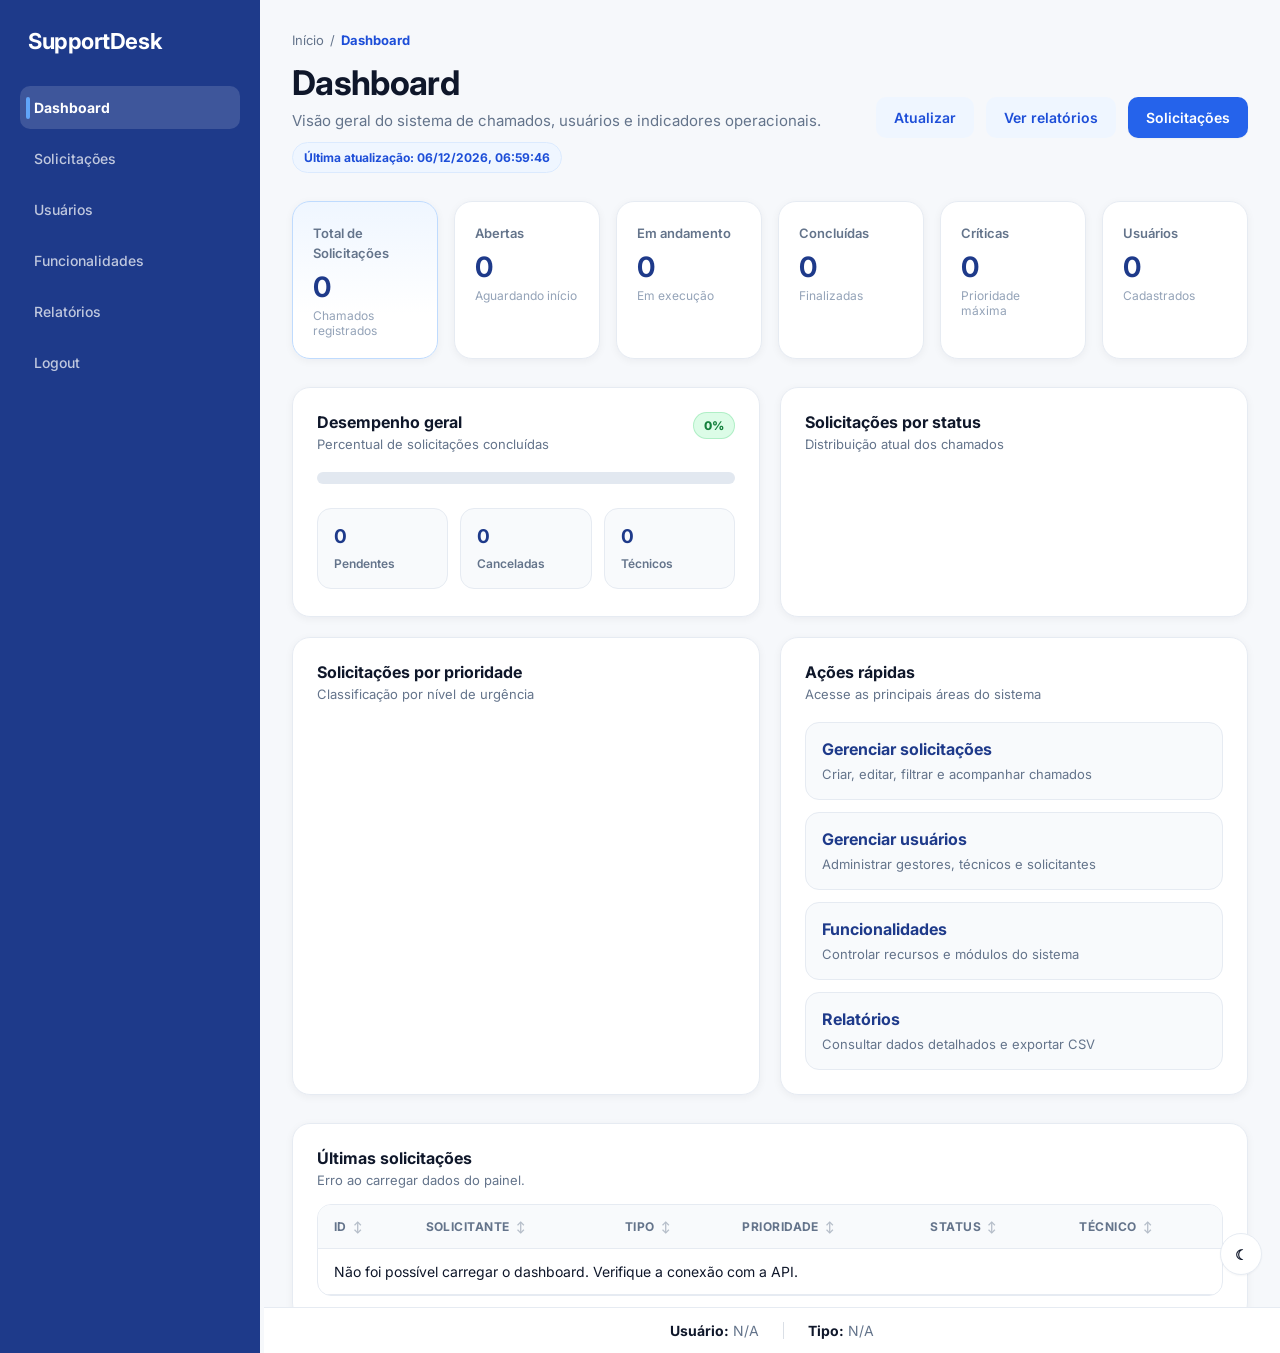
==== Dashboard.html @ 24f4b51d "Commit front-end relatórios implementados" ====
<!DOCTYPE html>
<html lang="pt-BR">
<head>
    <meta charset="UTF-8">
    <meta name="viewport" content="width=device-width, initial-scale=1.0">
    <title>Dashboard</title>
    <link rel="stylesheet" href="css/tokens.css">
    <link rel="stylesheet" href="css/dashboard.css">
        <link rel="stylesheet" href="css/ui-enhancements.css">
<link rel="preconnect" href="https://fonts.googleapis.com">
    <link href="https://fonts.googleapis.com/css2?family=Inter:wght@400;500;600;700&display=swap" rel="stylesheet">
</head>
<body>

<div class="layout">
    <aside class="sidebar">
        <div class="logo">
            <h2>SupportDesk</h2>
        </div>

        <nav aria-label="Navegação Principal">
            <a href="Dashboard.html" class="active">Dashboard</a>
            <a href="Solicitacoes.html">Solicitações</a>
            <a href="Gerenciamentos.html">Usuários</a>
            <a href="Funcionalidades.html">Funcionalidades</a>
            <a href="Relatorios.html">Relatórios</a>
            <a href="index.html">Logout</a>
        </nav>
    </aside>

    <main class="content">
        <header class="page-header">
            <div>
                <h1>Dashboard</h1>
                <p>Visão geral do sistema de chamados, usuários e indicadores operacionais.</p>
            </div>

            <div class="header-actions">
                <button type="button" class="secondary-button" id="btnAtualizarDashboard">Atualizar</button>
                <a href="Relatorios.html" class="secondary-button">Ver relatórios</a>
                <a href="Solicitacoes.html" class="primary-link-button">Solicitações</a>
            </div>
        </header>

        <section class="metrics-grid" aria-label="Indicadores principais">
            <div class="metric-card destaque">
                <span>Total de Solicitações</span>
                <h2 id="dashTotalSolicitacoes">0</h2>
                <p>Chamados registrados</p>
            </div>
            <div class="metric-card">
                <span>Abertas</span>
                <h2 id="dashAbertas">0</h2>
                <p>Aguardando início</p>
            </div>
            <div class="metric-card">
                <span>Em andamento</span>
                <h2 id="dashAndamento">0</h2>
                <p>Em execução</p>
            </div>
            <div class="metric-card">
                <span>Concluídas</span>
                <h2 id="dashConcluidas">0</h2>
                <p>Finalizadas</p>
            </div>
            <div class="metric-card">
                <span>Críticas</span>
                <h2 id="dashCriticas">0</h2>
                <p>Prioridade máxima</p>
            </div>
            <div class="metric-card">
                <span>Usuários</span>
                <h2 id="dashUsuarios">0</h2>
                <p>Cadastrados</p>
            </div>
        </section>

        <section class="dashboard-grid">
            <article class="panel-card performance-card">
                <div class="panel-header">
                    <div>
                        <h3>Desempenho geral</h3>
                        <p>Percentual de solicitações concluídas</p>
                    </div>
                    <span class="badge badge-status concluida" id="dashPercentualConcluido">0%</span>
                </div>

                <div class="progress-wrapper">
                    <div class="progress-track">
                        <div class="progress-fill" id="dashBarraConcluido"></div>
                    </div>
                </div>

                <div class="mini-stats">
                    <div>
                        <strong id="dashPendentes">0</strong>
                        <span>Pendentes</span>
                    </div>
                    <div>
                        <strong id="dashCanceladas">0</strong>
                        <span>Canceladas</span>
                    </div>
                    <div>
                        <strong id="dashTecnicos">0</strong>
                        <span>Técnicos</span>
                    </div>
                </div>
            </article>

            <article class="panel-card">
                <div class="panel-header">
                    <div>
                        <h3>Solicitações por status</h3>
                        <p>Distribuição atual dos chamados</p>
                    </div>
                </div>
                <div id="dashStatusResumo" class="bar-list"></div>
            </article>

            <article class="panel-card">
                <div class="panel-header">
                    <div>
                        <h3>Solicitações por prioridade</h3>
                        <p>Classificação por nível de urgência</p>
                    </div>
                </div>
                <div id="dashPrioridadeResumo" class="bar-list"></div>
            </article>

            <article class="panel-card quick-actions">
                <div class="panel-header">
                    <div>
                        <h3>Ações rápidas</h3>
                        <p>Acesse as principais áreas do sistema</p>
                    </div>
                </div>

                <div class="action-list">
                    <a href="Solicitacoes.html">
                        <strong>Gerenciar solicitações</strong>
                        <span>Criar, editar, filtrar e acompanhar chamados</span>
                    </a>
                    <a href="Gerenciamentos.html">
                        <strong>Gerenciar usuários</strong>
                        <span>Administrar gestores, técnicos e solicitantes</span>
                    </a>
                    <a href="Funcionalidades.html">
                        <strong>Funcionalidades</strong>
                        <span>Controlar recursos e módulos do sistema</span>
                    </a>
                    <a href="Relatorios.html">
                        <strong>Relatórios</strong>
                        <span>Consultar dados detalhados e exportar CSV</span>
                    </a>
                </div>
            </article>
        </section>

        <section class="table-card">
            <div class="table-title">
                <div>
                    <h3>Últimas solicitações</h3>
                    <p id="dashAtualizacao">Carregando informações...</p>
                </div>
            </div>

            <div class="table-wrapper">
                <table>
                    <thead>
                        <tr>
                            <th>ID</th>
                            <th>Solicitante</th>
                            <th>Tipo</th>
                            <th>Prioridade</th>
                            <th>Status</th>
                            <th>Técnico</th>
                        </tr>
                    </thead>
                    <tbody id="dashTabelaRecentes">
                        <tr>
                            <td colspan="6">Carregando solicitações...</td>
                        </tr>
                    </tbody>
                </table>
            </div>
        </section>
    </main>
</div>

<footer id="rodape-usuario"></footer>

<script src="js/dashboard.js"></script>
  <script src="js/ui-enhancements.js"></script>
</body>
</html>
---- css/tokens.css ----
/* ==========================================================================
   DESIGN TOKENS — SupportDesk
   Sistema de variáveis compartilhado por todas as páginas.
   Não remove, não substitui os CSS existentes — apenas fornece a base
   de cores, tipografia, espaçamento, sombras e raios utilizada por eles.
   ========================================================================== */

:root {
  /* ---- Marca / Azul corporativo ---- */
  --brand-50:  #eff6ff;
  --brand-100: #dbeafe;
  --brand-200: #bfdbfe;
  --brand-500: #3b82f6;
  --brand-600: #2563eb;
  --brand-700: #1d4ed8;
  --brand-900: #1e3a8a;

  /* ---- Neutros (slate) ---- */
  --slate-50:  #f8fafc;
  --slate-100: #f1f5f9;
  --slate-200: #e2e8f0;
  --slate-300: #cbd5e1;
  --slate-400: #94a3b8;
  --slate-500: #64748b;
  --slate-600: #475569;
  --slate-700: #334155;
  --slate-800: #1e293b;
  --slate-900: #0f172a;

  /* ---- Superfícies ---- */
  --bg-app:      #f6f8fb;
  --bg-surface:  #ffffff;
  --bg-subtle:   #f8fafc;
  --border-color:        #e6ebf2;
  --border-color-strong: #d8dfea;

  /* ---- Texto ---- */
  --text-primary:   #0f172a;
  --text-secondary: #64748b;
  --text-tertiary:  #94a3b8;
  --text-on-brand:  #ffffff;

  /* ---- Semântico ---- */
  --success-bg:   #dcfce7;
  --success-text: #16a34a;
  --danger-bg:    #fee2e2;
  --danger-text:  #dc2626;
  --warning-bg:   #fef3c7;
  --warning-text: #b45309;
  --info-bg:      #dbeafe;
  --info-text:    #2563eb;

  /* ---- Tipografia ---- */
  --font-sans: 'Inter', -apple-system, "Segoe UI", Roboto, Arial, sans-serif;
  --fs-xs:   12px;
  --fs-sm:   13px;
  --fs-base: 14px;
  --fs-md:   15px;
  --fs-lg:   16px;
  --fs-xl:   19px;
  --fs-2xl:  22px;
  --fs-3xl:  28px;
  --fs-4xl:  34px;

  /* ---- Espaçamento ---- */
  --space-1: 4px;
  --space-2: 8px;
  --space-3: 12px;
  --space-4: 16px;
  --space-5: 20px;
  --space-6: 24px;
  --space-7: 28px;
  --space-8: 32px;

  /* ---- Raios ---- */
  --radius-sm:   8px;
  --radius-md:   10px;
  --radius-lg:   14px;
  --radius-xl:   18px;
  --radius-full: 999px;

  /* ---- Sombras ---- */
  --shadow-xs: 0 1px 2px rgba(15, 23, 42, 0.04);
  --shadow-sm: 0 2px 8px rgba(15, 23, 42, 0.05);
  --shadow-md: 0 8px 24px rgba(15, 23, 42, 0.06);
  --shadow-lg: 0 16px 40px rgba(15, 23, 42, 0.10);
  --shadow-focus: 0 0 0 4px rgba(37, 99, 235, 0.14);
  --shadow-brand: 0 8px 20px rgba(37, 99, 235, 0.18);

  /* ---- Transições ---- */
  --transition-fast: 120ms ease;
  --transition-base: 200ms ease;
}
---- css/dashboard.css ----
/* =========================================================================
   DASHBOARD — tela inicial administrativa mantendo a identidade azul.
========================================================================= */

* {
  margin: 0;
  padding: 0;
  box-sizing: border-box;
}

body {
  font-family: var(--font-sans);
  background: var(--bg-app);
  color: var(--text-primary);
  -webkit-font-smoothing: antialiased;
}

.layout {
  display: flex;
  min-height: 100vh;
}

.sidebar {
  width: 260px;
  flex-shrink: 0;
  background: var(--brand-900);
  padding: var(--space-7) var(--space-5);
  color: #ffffff;
}

.logo h2 {
  margin-bottom: var(--space-8);
  font-size: var(--fs-2xl);
  font-weight: 700;
  letter-spacing: -0.02em;
  padding: 0 var(--space-2);
}

.sidebar nav {
  display: flex;
  flex-direction: column;
  gap: var(--space-2);
}

.sidebar nav a {
  color: rgba(255, 255, 255, 0.72);
  text-decoration: none;
  padding: 13px 14px;
  border-radius: var(--radius-md);
  transition: background var(--transition-base), color var(--transition-base);
  font-weight: 500;
  font-size: var(--fs-base);
}

.sidebar nav a:hover,
.sidebar nav a.active {
  background: rgba(255, 255, 255, 0.14);
  color: #ffffff;
}

.content {
  flex: 1;
  padding: var(--space-8);
  min-width: 0;
}

.page-header {
  display: flex;
  justify-content: space-between;
  align-items: center;
  gap: var(--space-5);
  margin-bottom: var(--space-7);
  flex-wrap: wrap;
}

.page-header h1 {
  font-size: var(--fs-4xl);
  font-weight: 700;
  letter-spacing: -0.02em;
  margin-bottom: var(--space-2);
}

.page-header p {
  color: var(--text-secondary);
  font-size: var(--fs-md);
}

.header-actions {
  display: flex;
  gap: var(--space-3);
  flex-wrap: wrap;
  align-items: center;
}

button,
.secondary-button,
.primary-link-button {
  border: none;
  background: var(--brand-600);
  color: #ffffff;
  padding: 12px 18px;
  border-radius: var(--radius-md);
  font-family: var(--font-sans);
  font-weight: 600;
  font-size: var(--fs-base);
  cursor: pointer;
  text-decoration: none;
  transition: background var(--transition-base), box-shadow var(--transition-base), transform var(--transition-base);
  box-shadow: var(--shadow-xs);
}

button:hover,
.primary-link-button:hover {
  background: var(--brand-700);
  box-shadow: var(--shadow-brand);
}

button:active,
.primary-link-button:active {
  transform: translateY(1px);
}

.secondary-button {
  background: var(--brand-50);
  color: var(--brand-700);
  box-shadow: none;
}

.secondary-button:hover {
  background: var(--brand-100);
  box-shadow: none;
}

.metrics-grid {
  display: grid;
  grid-template-columns: repeat(6, minmax(130px, 1fr));
  gap: var(--space-4);
  margin-bottom: var(--space-7);
}

.metric-card,
.panel-card,
.table-card {
  background: var(--bg-surface);
  border: 1px solid var(--border-color);
  border-radius: var(--radius-xl);
  box-shadow: var(--shadow-sm);
}

.metric-card {
  padding: var(--space-5);
}

.metric-card.destaque {
  border-color: var(--brand-200);
  background: linear-gradient(180deg, var(--brand-50), #ffffff 72%);
}

.metric-card span {
  color: var(--text-secondary);
  font-size: var(--fs-sm);
  font-weight: 600;
}

.metric-card h2 {
  color: var(--brand-900);
  font-size: var(--fs-3xl);
  margin-top: var(--space-2);
}

.metric-card p {
  color: var(--text-tertiary);
  font-size: var(--fs-xs);
  margin-top: var(--space-1);
}

.dashboard-grid {
  display: grid;
  grid-template-columns: repeat(2, minmax(0, 1fr));
  gap: var(--space-5);
  margin-bottom: var(--space-7);
}

.panel-card {
  padding: var(--space-6);
}

.panel-header {
  display: flex;
  justify-content: space-between;
  align-items: flex-start;
  gap: var(--space-4);
  margin-bottom: var(--space-5);
}

.panel-header h3,
.table-title h3 {
  color: var(--text-primary);
  font-size: var(--fs-lg);
  margin-bottom: var(--space-1);
}

.panel-header p,
.table-title p {
  color: var(--text-secondary);
  font-size: var(--fs-sm);
}

.performance-card {
  min-height: 230px;
}

.progress-wrapper {
  margin: var(--space-5) 0 var(--space-6);
}

.progress-track,
.bar-track {
  background: var(--slate-200);
  border-radius: var(--radius-full);
  overflow: hidden;
}

.progress-track {
  height: 12px;
}

.progress-fill,
.bar-fill {
  height: 100%;
  background: var(--brand-600);
  border-radius: var(--radius-full);
  transition: width var(--transition-base);
}

.progress-fill {
  width: 0;
}

.mini-stats {
  display: grid;
  grid-template-columns: repeat(3, 1fr);
  gap: var(--space-3);
}

.mini-stats div {
  background: var(--bg-subtle);
  border: 1px solid var(--border-color);
  border-radius: var(--radius-lg);
  padding: var(--space-4);
}

.mini-stats strong {
  display: block;
  color: var(--brand-900);
  font-size: var(--fs-xl);
  margin-bottom: var(--space-1);
}

.mini-stats span {
  color: var(--text-secondary);
  font-size: var(--fs-xs);
  font-weight: 600;
}

.bar-list {
  display: flex;
  flex-direction: column;
  gap: var(--space-3);
}

.bar-row {
  display: grid;
  grid-template-columns: 125px 1fr 42px;
  align-items: center;
  gap: var(--space-3);
  color: var(--text-secondary);
  font-size: var(--fs-sm);
  font-weight: 600;
}

.bar-track {
  height: 9px;
}

.bar-fill {
  width: 0;
}

.action-list {
  display: grid;
  gap: var(--space-3);
}

.action-list a {
  display: block;
  padding: var(--space-4);
  border: 1px solid var(--border-color);
  border-radius: var(--radius-lg);
  background: var(--bg-subtle);
  color: var(--text-primary);
  text-decoration: none;
  transition: border-color var(--transition-base), background var(--transition-base), transform var(--transition-base);
}

.action-list a:hover {
  background: var(--brand-50);
  border-color: var(--brand-200);
  transform: translateY(-1px);
}

.action-list strong {
  display: block;
  margin-bottom: var(--space-1);
  color: var(--brand-900);
}

.action-list span {
  color: var(--text-secondary);
  font-size: var(--fs-sm);
}

.table-card {
  padding: var(--space-6);
  overflow: hidden;
}

.table-title {
  display: flex;
  justify-content: space-between;
  align-items: flex-end;
  margin-bottom: var(--space-4);
}

.table-wrapper {
  overflow-x: auto;
  border: 1px solid var(--border-color);
  border-radius: var(--radius-lg);
}

table {
  width: 100%;
  border-collapse: collapse;
}

thead {
  background: var(--bg-subtle);
}

th,
td {
  padding: 14px 16px;
  text-align: left;
  border-bottom: 1px solid var(--border-color);
  font-size: var(--fs-base);
  word-break: break-word;
}

th {
  color: var(--text-secondary);
  font-size: var(--fs-xs);
  font-weight: 700;
  text-transform: uppercase;
  letter-spacing: 0.04em;
}

tbody tr:hover {
  background: var(--bg-subtle);
}

.badge {
  display: inline-flex;
  align-items: center;
  justify-content: center;
  padding: 5px 10px;
  border-radius: var(--radius-full);
  font-size: var(--fs-xs);
  font-weight: 700;
  white-space: nowrap;
}

.badge-prioridade.baixa { background: var(--slate-100); color: var(--slate-600); }
.badge-prioridade.media { background: #fef3c7; color: #92400e; }
.badge-prioridade.alta { background: #ffedd5; color: #c2410c; }
.badge-prioridade.critica { background: #fee2e2; color: #b91c1c; }

.badge-status.aberta { background: var(--brand-100); color: var(--brand-700); }
.badge-status.em-andamento { background: #ffedd5; color: #c2410c; }
.badge-status.concluida { background: #dcfce7; color: #166534; }
.badge-status.cancelada { background: var(--slate-200); color: var(--slate-700); }
.badge-status.neutro { background: var(--slate-100); color: var(--slate-600); }

.usuario-box {
  position: fixed;
  right: var(--space-5);
  bottom: var(--space-5);
  background: var(--bg-surface);
  border: 1px solid var(--border-color);
  border-radius: var(--radius-lg);
  box-shadow: var(--shadow-md);
  padding: var(--space-3) var(--space-4);
  display: flex;
  gap: var(--space-4);
  color: var(--text-secondary);
  font-size: var(--fs-sm);
  z-index: 10;
}

@media (max-width: 1200px) {
  .metrics-grid { grid-template-columns: repeat(3, 1fr); }
}

@media (max-width: 980px) {
  .dashboard-grid { grid-template-columns: 1fr; }
}

@media (max-width: 768px) {
  .layout { flex-direction: column; }
  .sidebar { width: 100%; padding: var(--space-5); }
  .sidebar nav { flex-direction: row; overflow-x: auto; }
  .content { padding: var(--space-5); }
  .metrics-grid { grid-template-columns: repeat(2, 1fr); }
  .bar-row { grid-template-columns: 110px 1fr 36px; }
  .usuario-box { position: static; margin: var(--space-4); flex-direction: column; }
}

@media (max-width: 560px) {
  .metrics-grid,
  .mini-stats { grid-template-columns: 1fr; }
  .header-actions { width: 100%; }
  button,
  .secondary-button,
  .primary-link-button { width: 100%; text-align: center; }
}
---- css/ui-enhancements.css ----
/* =====================================================================
   Camada compartilhada de evolução visual e utilidades de interface
   ===================================================================== */

html {
  scroll-behavior: smooth;
}

body {
  opacity: 0;
  transform: translateY(4px);
  transition: opacity 180ms ease, transform 180ms ease, background 180ms ease, color 180ms ease;
}

body.page-ready {
  opacity: 1;
  transform: translateY(0);
}

:root {
  --priority-low-bg: #f1f5f9;
  --priority-low-text: #475569;
  --priority-medium-bg: #fef3c7;
  --priority-medium-text: #92400e;
  --priority-high-bg: #ffedd5;
  --priority-high-text: #c2410c;
  --priority-critical-bg: #fee2e2;
  --priority-critical-text: #b91c1c;
  --status-open-bg: #dbeafe;
  --status-open-text: #1d4ed8;
  --status-progress-bg: #ffedd5;
  --status-progress-text: #c2410c;
  --status-done-bg: #dcfce7;
  --status-done-text: #15803d;
  --status-cancelled-bg: #e2e8f0;
  --status-cancelled-text: #334155;
}

html[data-theme="dark"] {
  --bg-app: #0f172a;
  --bg-surface: #111827;
  --bg-subtle: #1f2937;
  --border-color: #334155;
  --border-color-strong: #475569;
  --text-primary: #f8fafc;
  --text-secondary: #cbd5e1;
  --text-tertiary: #94a3b8;
  --slate-50: #111827;
  --slate-100: #1f2937;
  --slate-200: #334155;
  --slate-300: #475569;
  --slate-700: #e2e8f0;
  --slate-800: #f1f5f9;
  --priority-low-bg: #1f2937;
  --priority-low-text: #cbd5e1;
  --priority-medium-bg: rgba(245, 158, 11, 0.18);
  --priority-medium-text: #facc15;
  --priority-high-bg: rgba(249, 115, 22, 0.18);
  --priority-high-text: #fb923c;
  --priority-critical-bg: rgba(239, 68, 68, 0.18);
  --priority-critical-text: #f87171;
  --status-open-bg: rgba(59, 130, 246, 0.18);
  --status-open-text: #93c5fd;
  --status-progress-bg: rgba(249, 115, 22, 0.18);
  --status-progress-text: #fb923c;
  --status-done-bg: rgba(34, 197, 94, 0.18);
  --status-done-text: #86efac;
  --status-cancelled-bg: rgba(100, 116, 139, 0.25);
  --status-cancelled-text: #cbd5e1;
}

html[data-theme="dark"] body,
html[data-theme="dark"] .content,
html[data-theme="dark"] .main-content {
  background: var(--bg-app) !important;
  color: var(--text-primary) !important;
}

html[data-theme="dark"] .main-card,
html[data-theme="dark"] .content-card,
html[data-theme="dark"] .metric-card,
html[data-theme="dark"] .stat-card,
html[data-theme="dark"] .panel-card,
html[data-theme="dark"] .table-card,
html[data-theme="dark"] .report-box,
html[data-theme="dark"] .feature-panel,
html[data-theme="dark"] .card,
html[data-theme="dark"] .my_card,
html[data-theme="dark"] .modal-content,
html[data-theme="dark"] .modal-box,
html[data-theme="dark"] .login-card {
  background: var(--bg-surface) !important;
  border-color: var(--border-color) !important;
  color: var(--text-primary) !important;
}

html[data-theme="dark"] table,
html[data-theme="dark"] thead,
html[data-theme="dark"] tbody,
html[data-theme="dark"] tr,
html[data-theme="dark"] td,
html[data-theme="dark"] th {
  background-color: transparent;
  color: var(--text-primary) !important;
  border-color: var(--border-color) !important;
}

html[data-theme="dark"] input,
html[data-theme="dark"] select,
html[data-theme="dark"] textarea {
  background: #0f172a !important;
  color: var(--text-primary) !important;
  border-color: var(--border-color-strong) !important;
}

html[data-theme="dark"] input::placeholder,
html[data-theme="dark"] textarea::placeholder {
  color: #94a3b8 !important;
}

.page-header,
.top-header,
.metric-card,
.stat-card,
.main-card,
.content-card,
.panel-card,
.table-card,
.report-box,
.feature-panel,
.card,
.my_card {
  animation: sd-fade-up 220ms ease both;
}

@keyframes sd-fade-up {
  from { opacity: 0; transform: translateY(8px); }
  to { opacity: 1; transform: translateY(0); }
}

button,
.primary-button,
.secondary-button,
.primary-link-button,
.btn-secondary,
.cancel-button,
.btn-atribuir,
a {
  transition: background-color 160ms ease, color 160ms ease, border-color 160ms ease, box-shadow 160ms ease, transform 160ms ease, opacity 160ms ease;
}

button:hover,
.primary-button:hover,
.secondary-button:hover,
.primary-link-button:hover,
.btn-secondary:hover,
.cancel-button:hover,
.btn-atribuir:hover {
  transform: translateY(-1px);
}

button:active,
.primary-button:active,
.secondary-button:active,
.primary-link-button:active,
.btn-secondary:active,
.cancel-button:active,
.btn-atribuir:active {
  transform: translateY(0);
}

input,
select,
textarea {
  transition: border-color 160ms ease, box-shadow 160ms ease, background-color 160ms ease;
}

input:focus,
select:focus,
textarea:focus {
  border-color: var(--brand-500) !important;
  box-shadow: var(--shadow-focus) !important;
  outline: none !important;
}

.sidebar,
.mobile-menu,
.modal,
.modal-overlay,
.modal-content,
.modal-box,
.dropdown-menu {
  transition: opacity 180ms ease, transform 180ms ease, background-color 180ms ease;
}

.sidebar nav a.active,
.menu a.active,
.mobile-menu a.active {
  position: relative;
  font-weight: 700;
}

.sidebar nav a.active::before,
.menu a.active::before {
  content: "";
  position: absolute;
  left: 6px;
  top: 50%;
  width: 4px;
  height: 22px;
  border-radius: 999px;
  background: #60a5fa;
  transform: translateY(-50%);
}

.sd-breadcrumb {
  display: flex;
  align-items: center;
  flex-wrap: wrap;
  gap: 6px;
  margin-bottom: 14px;
  color: var(--text-secondary);
  font-size: 13px;
}

.sd-breadcrumb a,
.sd-breadcrumb span {
  color: inherit;
  text-decoration: none;
}

.sd-breadcrumb strong {
  color: var(--brand-700);
  font-weight: 700;
}

html[data-theme="dark"] .sd-breadcrumb strong {
  color: #93c5fd;
}

.sd-header-extra {
  display: flex;
  align-items: center;
  gap: 10px;
  flex-wrap: wrap;
  margin-top: 12px;
}

.sd-chip,
.sd-last-update,
.results-count,
#contadorSolicitante,
#totalFiltrado {
  display: inline-flex;
  align-items: center;
  gap: 6px;
  border-radius: 999px;
  background: var(--brand-50);
  color: var(--brand-700);
  border: 1px solid var(--brand-100);
  padding: 7px 11px;
  font-size: 12px;
  font-weight: 700;
}

html[data-theme="dark"] .sd-chip,
html[data-theme="dark"] .sd-last-update,
html[data-theme="dark"] .results-count,
html[data-theme="dark"] #contadorSolicitante,
html[data-theme="dark"] #totalFiltrado {
  background: rgba(59, 130, 246, 0.16);
  border-color: rgba(147, 197, 253, 0.22);
  color: #bfdbfe;
}

.sd-theme-toggle,
.sd-back-top,
.sd-icon-button,
.sd-copy-button {
  border: 1px solid var(--border-color) !important;
  background: var(--bg-surface) !important;
  color: var(--text-primary) !important;
  border-radius: 999px !important;
  box-shadow: var(--shadow-xs);
}

.sd-theme-toggle {
  position: fixed;
  right: 18px;
  bottom: 78px;
  width: 42px;
  height: 42px;
  z-index: 1200;
  display: grid;
  place-items: center;
  padding: 0 !important;
}

.sd-back-top {
  position: fixed;
  right: 18px;
  bottom: 24px;
  width: 42px;
  height: 42px;
  z-index: 1200;
  display: grid;
  place-items: center;
  padding: 0 !important;
  opacity: 0;
  pointer-events: none;
  transform: translateY(8px);
}

.sd-back-top.visible {
  opacity: 1;
  pointer-events: auto;
  transform: translateY(0);
}

.sd-copy-button {
  width: 26px;
  height: 26px;
  padding: 0 !important;
  margin-left: 8px;
  font-size: 12px !important;
  vertical-align: middle;
}

.sd-toolbar,
.filtros-solicitante,
.sd-table-toolbar,
.toolbar-right,
.toolbar-left {
  display: flex;
  align-items: center;
  gap: 12px;
  flex-wrap: wrap;
}

.filtros-solicitante {
  width: 100%;
  margin-top: 10px;
}

.filtros-solicitante input,
.filtros-solicitante select {
  min-height: 42px;
}

.filtros-solicitante input {
  flex: 1 1 260px;
}

.filtros-solicitante select {
  flex: 0 1 190px;
}

.local-search-history {
  display: flex;
  gap: 8px;
  flex-wrap: wrap;
  margin-top: 12px;
}

.search-pill {
  border: 1px solid var(--border-color);
  background: var(--bg-subtle);
  color: var(--text-secondary);
  padding: 6px 10px;
  border-radius: 999px;
  cursor: pointer;
  font-size: 12px;
}

.search-pill:hover {
  color: var(--brand-700);
  border-color: var(--brand-200);
}

.sd-table-toolbar {
  justify-content: space-between;
  margin: 0 0 12px;
}

.sd-table-actions {
  display: flex;
  align-items: center;
  gap: 8px;
  flex-wrap: wrap;
}

.sd-table-actions button,
.sd-pagination button {
  padding: 8px 12px !important;
  font-size: 12px !important;
  border-radius: 10px !important;
}

.sd-table-counter {
  color: var(--text-secondary);
  font-size: 13px;
  font-weight: 700;
}

.sd-pagination {
  display: flex;
  align-items: center;
  justify-content: flex-end;
  gap: 8px;
  flex-wrap: wrap;
  padding-top: 12px;
}

.sd-pagination span {
  color: var(--text-secondary);
  font-size: 13px;
  font-weight: 700;
}

th.sd-sortable {
  cursor: pointer;
  user-select: none;
  white-space: nowrap;
}

th.sd-sortable::after {
  content: "↕";
  margin-left: 6px;
  opacity: .45;
  font-size: 11px;
}

th.sd-sortable.sort-asc::after { content: "↑"; opacity: .85; }
th.sd-sortable.sort-desc::after { content: "↓"; opacity: .85; }

.table-wrapper,
.content-card,
.main-card {
  overflow-x: auto;
}

tr.sd-row-updated,
.card.sd-row-updated,
.my_card.sd-row-updated {
  animation: sd-highlight 1200ms ease;
}

@keyframes sd-highlight {
  0% { box-shadow: inset 4px 0 0 var(--brand-500); background: var(--brand-50); }
  100% { box-shadow: inset 0 0 0 transparent; background: transparent; }
}

.badge,
.badge-status,
.badge-prioridade,
[class*="status-"],
[class*="priority-"],
.high,
.medium,
.low,
.critical {
  border-radius: 999px !important;
  display: inline-flex !important;
  align-items: center;
  justify-content: center;
  gap: 6px;
  min-height: 24px;
  padding: 5px 10px !important;
  font-size: 12px !important;
  font-weight: 800 !important;
  letter-spacing: 0.01em;
  border: 1px solid transparent;
}

.badge.baixa,
.badge-prioridade.baixa,
.priority-baixa,
.low {
  background: var(--priority-low-bg) !important;
  color: var(--priority-low-text) !important;
  border-color: rgba(100, 116, 139, .16) !important;
}

.badge.media,
.badge-prioridade.media,
.priority-media,
.medium {
  background: var(--priority-medium-bg) !important;
  color: var(--priority-medium-text) !important;
  border-color: rgba(245, 158, 11, .25) !important;
}

.badge.alta,
.badge-prioridade.alta,
.priority-alta,
.high {
  background: var(--priority-high-bg) !important;
  color: var(--priority-high-text) !important;
  border-color: rgba(249, 115, 22, .25) !important;
}

.badge.critica,
.badge-prioridade.critica,
.priority-critica,
.critical {
  background: var(--priority-critical-bg) !important;
  color: var(--priority-critical-text) !important;
  border-color: rgba(239, 68, 68, .25) !important;
}

.badge.aberta,
.badge-status.aberta,
.status-aberta,
.status-open {
  background: var(--status-open-bg) !important;
  color: var(--status-open-text) !important;
  border-color: rgba(59, 130, 246, .22) !important;
}

.badge.em-andamento,
.badge-status.em-andamento,
.status-andamento,
.status-progress {
  background: var(--status-progress-bg) !important;
  color: var(--status-progress-text) !important;
  border-color: rgba(249, 115, 22, .25) !important;
}

.badge.concluida,
.badge-status.concluida,
.status-concluida,
.status-done {
  background: var(--status-done-bg) !important;
  color: var(--status-done-text) !important;
  border-color: rgba(34, 197, 94, .24) !important;
}

.badge.cancelada,
.badge-status.cancelada,
.status-cancelada,
.status-cancelled {
  background: var(--status-cancelled-bg) !important;
  color: var(--status-cancelled-text) !important;
  border-color: rgba(100, 116, 139, .26) !important;
}

.sd-empty-state,
.loading,
.error,
.sd-skeleton {
  border-radius: 16px;
}

.sd-empty-state {
  display: grid;
  place-items: center;
  text-align: center;
  gap: 8px;
  min-height: 170px;
  border: 1px dashed var(--border-color-strong);
  background: var(--bg-subtle);
  color: var(--text-secondary);
  padding: 28px;
}

.sd-empty-state strong {
  display: block;
  color: var(--text-primary);
  font-size: 16px;
}

.sd-skeleton-list {
  display: grid;
  gap: 14px;
  width: 100%;
}

.sd-skeleton {
  height: 112px;
  background: linear-gradient(90deg, var(--slate-100), var(--slate-50), var(--slate-100));
  background-size: 220% 100%;
  animation: sd-skeleton 1.2s ease-in-out infinite;
}

@keyframes sd-skeleton {
  0% { background-position: 100% 0; }
  100% { background-position: -100% 0; }
}

.sd-toast-container {
  position: fixed;
  top: 18px;
  right: 18px;
  z-index: 2000;
  display: grid;
  gap: 10px;
  max-width: min(360px, calc(100vw - 32px));
}

.sd-toast {
  display: grid;
  grid-template-columns: auto 1fr auto;
  gap: 10px;
  align-items: start;
  padding: 13px 14px;
  border-radius: 14px;
  background: var(--bg-surface);
  color: var(--text-primary);
  border: 1px solid var(--border-color);
  box-shadow: var(--shadow-lg);
  animation: sd-toast-in 180ms ease both;
}

.sd-toast strong {
  display: block;
  margin-bottom: 2px;
}

.sd-toast p {
  margin: 0;
  color: var(--text-secondary);
  font-size: 13px;
}

.sd-toast button {
  background: transparent !important;
  border: none !important;
  color: var(--text-secondary) !important;
  padding: 0 !important;
  transform: none !important;
}

.sd-toast.sucesso { border-left: 4px solid #16a34a; }
.sd-toast.erro { border-left: 4px solid #dc2626; }
.sd-toast.aviso { border-left: 4px solid #f59e0b; }
.sd-toast.info { border-left: 4px solid var(--brand-600); }

@keyframes sd-toast-in {
  from { opacity: 0; transform: translateX(14px); }
  to { opacity: 1; transform: translateX(0); }
}

.usuario-box {
  gap: 14px !important;
}

.usuario-box span:last-child:not(:first-child) {
  border-left: 1px solid rgba(148, 163, 184, .35);
  padding-left: 14px;
}

@media (max-width: 900px) {
  .content,
  .main-content {
    padding: 92px 16px 96px !important;
  }

  .layout {
    min-width: 0;
  }

  .page-header,
  .top-header,
  .toolbar,
  .sd-table-toolbar {
    align-items: stretch !important;
    flex-direction: column !important;
  }

  .header-actions,
  .toolbar-right,
  .toolbar-left,
  .filtros-solicitante,
  .sd-table-actions {
    width: 100%;
  }

  .header-actions > *,
  .toolbar-right > *,
  .toolbar-left > *,
  .filtros-solicitante > *,
  .sd-table-actions > * {
    flex: 1 1 auto;
  }

  .metrics-grid,
  .stats-grid,
  .dashboard-grid,
  .report-grid,
  .form-grid {
    grid-template-columns: 1fr !important;
  }

  table {
    min-width: 720px;
  }

  .sd-theme-toggle,
  .sd-back-top {
    right: 12px;
  }

  .sd-toast-container {
    left: 12px;
    right: 12px;
    max-width: none;
  }
}

@media (max-width: 560px) {
  .metric-card,
  .stat-card,
  .main-card,
  .content-card,
  .panel-card,
  .table-card,
  .report-box,
  .feature-panel,
  .card,
  .my_card {
    border-radius: 14px !important;
  }

  .usuario-box {
    position: static !important;
    margin: 12px !important;
    flex-direction: column !important;
    align-items: flex-start !important;
  }

  .usuario-box span:last-child:not(:first-child) {
    border-left: none;
    padding-left: 0;
  }

  .sd-pagination {
    justify-content: center;
  }
}

@media print {
  .sidebar,
  .mobile-header,
  .mobile-menu,
  .mobile-overlay,
  .header-actions,
  .toolbar,
  .sd-table-toolbar,
  .sd-pagination,
  .sd-theme-toggle,
  .sd-back-top,
  .sd-toast-container,
  footer {
    display: none !important;
  }

  body {
    opacity: 1 !important;
    transform: none !important;
    background: #fff !important;
    color: #000 !important;
  }

  .content,
  .main-content {
    padding: 0 !important;
  }

  .layout {
    display: block !important;
  }

  table {
    min-width: 0 !important;
    width: 100% !important;
  }
}

.solicitante-actions {
  margin-bottom: 20px;
}

.solicitante-action-card {
  display: flex;
  align-items: center;
  justify-content: space-between;
  gap: 18px;
  background: linear-gradient(135deg, var(--bg-surface), var(--brand-50));
  border: 1px solid var(--border-color);
  border-radius: 18px;
  padding: 22px;
  box-shadow: var(--shadow-sm);
}

.solicitante-action-card h2 {
  margin: 6px 0 6px;
  color: var(--text-primary);
  font-size: 22px;
}

.solicitante-action-card p {
  margin: 0;
  color: var(--text-secondary);
}

html[data-theme="dark"] .solicitante-action-card {
  background: linear-gradient(135deg, var(--bg-surface), rgba(59, 130, 246, 0.12));
}

@media (max-width: 760px) {
  .solicitante-action-card {
    align-items: stretch;
    flex-direction: column;
  }
}

.detalhes-solicitacao {
  margin-top: 12px;
  border-top: 1px solid var(--border-color);
  padding-top: 12px;
}

.detalhes-solicitacao summary {
  cursor: pointer;
  color: var(--brand-700);
  font-weight: 800;
  list-style-position: inside;
  margin-bottom: 8px;
}

html[data-theme="dark"] .detalhes-solicitacao summary {
  color: #93c5fd;
}

/* Ajustes finais de padronização por perfil */
.header-actions,
.tecnico-header-actions {
  display: flex;
  align-items: center;
  gap: var(--space-3);
  flex-wrap: wrap;
}

.tecnico-content .page-header {
  margin-bottom: var(--space-6);
}

.tecnico-list-card {
  overflow: visible !important;
}

.tecnico-toolbar .toolbar-left {
  display: flex;
  flex-direction: column;
  gap: var(--space-2);
}

.status-filter-bar,
.filter-chip-group {
  display: flex;
  align-items: center;
  flex-wrap: wrap;
  gap: var(--space-3);
}

.status-filter-bar {
  padding: var(--space-5) var(--space-6) 0;
}

.status-filter,
.filter-chip {
  border: 1px solid var(--border-color) !important;
  background: var(--bg-surface) !important;
  color: var(--text-secondary) !important;
  box-shadow: none !important;
  border-radius: var(--radius-full) !important;
  padding: 9px 14px !important;
  font-weight: 700 !important;
  font-size: var(--fs-sm) !important;
  display: inline-flex;
  align-items: center;
  gap: var(--space-2);
  transition: background var(--transition-base), color var(--transition-base), border-color var(--transition-base), transform var(--transition-base), box-shadow var(--transition-base) !important;
}

.status-filter:hover,
.filter-chip:hover {
  transform: translateY(-1px);
  border-color: var(--brand-200) !important;
  color: var(--brand-700) !important;
  background: var(--brand-50) !important;
}

.status-filter.active,
.filter-chip.active {
  background: var(--brand-600) !important;
  color: #ffffff !important;
  border-color: var(--brand-600) !important;
  box-shadow: var(--shadow-brand) !important;
}

.status-filter.status-aberta:not(.active),
.filter-chip.status-aberta:not(.active) {
  background: var(--status-open-bg) !important;
  color: var(--status-open-text) !important;
  border-color: rgba(37, 99, 235, .18) !important;
}

.status-filter.status-andamento:not(.active),
.filter-chip.status-andamento:not(.active) {
  background: var(--status-progress-bg) !important;
  color: var(--status-progress-text) !important;
  border-color: rgba(194, 65, 12, .18) !important;
}

.status-filter.status-concluida:not(.active),
.filter-chip.status-concluida:not(.active) {
  background: var(--status-done-bg) !important;
  color: var(--status-done-text) !important;
  border-color: rgba(21, 128, 61, .18) !important;
}

.status-filter.status-cancelada:not(.active),
.filter-chip.status-cancelada:not(.active) {
  background: var(--status-cancelled-bg) !important;
  color: var(--status-cancelled-text) !important;
  border-color: rgba(51, 65, 85, .18) !important;
}

.filter-chip.prioridade-baixa:not(.active) {
  background: var(--priority-low-bg) !important;
  color: var(--priority-low-text) !important;
}

.filter-chip.prioridade-media:not(.active) {
  background: var(--priority-medium-bg) !important;
  color: var(--priority-medium-text) !important;
}

.filter-chip.prioridade-alta:not(.active) {
  background: var(--priority-high-bg) !important;
  color: var(--priority-high-text) !important;
}

.filter-chip.prioridade-critica:not(.active) {
  background: var(--priority-critical-bg) !important;
  color: var(--priority-critical-text) !important;
}

.filtros-solicitante-modern {
  display: grid !important;
  grid-template-columns: 1fr;
  gap: var(--space-4) !important;
  padding: var(--space-5) var(--space-6);
  border-bottom: 1px solid var(--border-color);
  background: var(--bg-subtle);
}

.filter-search-row {
  display: flex;
  align-items: center;
  gap: var(--space-3);
  flex-wrap: wrap;
}

.filter-search-row input {
  flex: 1 1 320px;
}

.filter-chip-section {
  display: grid;
  grid-template-columns: 100px 1fr;
  align-items: center;
  gap: var(--space-3);
}

.filter-chip-section > span {
  color: var(--text-secondary);
  font-size: var(--fs-sm);
  font-weight: 800;
  text-transform: uppercase;
  letter-spacing: .04em;
}

.sr-filter-select {
  position: absolute !important;
  width: 1px !important;
  height: 1px !important;
  opacity: 0 !important;
  pointer-events: none !important;
}

.report-grid-profile {
  grid-template-columns: repeat(3, minmax(0, 1fr)) !important;
}

.metrics-grid-profile {
  grid-template-columns: repeat(6, minmax(130px, 1fr)) !important;
}

.sd-empty-state.compact {
  min-height: 130px;
  padding: var(--space-5);
}

#rodape-usuario .usuario-box {
  position: fixed !important;
  left: 264px !important;
  right: 0 !important;
  bottom: 0 !important;
  width: auto !important;
  border-radius: 0 !important;
  border-left: none !important;
  border-right: none !important;
  border-bottom: none !important;
  box-shadow: none !important;
  background: var(--bg-surface) !important;
  border-top: 1px solid var(--border-color) !important;
  padding: 14px 24px !important;
  display: flex !important;
  align-items: center !important;
  justify-content: center !important;
  text-align: center !important;
  gap: var(--space-6) !important;
  color: var(--text-secondary) !important;
  font-size: var(--fs-base) !important;
  z-index: 90 !important;
}

#rodape-usuario .usuario-box strong {
  color: var(--text-primary);
}

.btn-cancelar-card {
  background: var(--danger-bg) !important;
  color: var(--danger-text) !important;
}

.btn-cancelar-card:hover {
  background: #fecaca !important;
  box-shadow: none !important;
}

button:disabled,
button[disabled] {
  opacity: .55 !important;
  cursor: not-allowed !important;
  transform: none !important;
  box-shadow: none !important;
}

@media (max-width: 1100px) {
  .report-grid-profile,
  .metrics-grid-profile {
    grid-template-columns: repeat(2, minmax(0, 1fr)) !important;
  }
}

@media (max-width: 900px) {
  #rodape-usuario .usuario-box {
    left: 0 !important;
  }

  .status-filter-bar {
    padding: var(--space-4);
  }

  .filter-search-row,
  .filter-search-row > *,
  .tecnico-header-actions,
  .tecnico-header-actions > * {
    width: 100%;
  }

  .filter-chip-section {
    grid-template-columns: 1fr;
    align-items: stretch;
  }
}

@media (max-width: 560px) {
  .report-grid-profile,
  .metrics-grid-profile {
    grid-template-columns: 1fr !important;
  }

  .status-filter,
  .filter-chip {
    flex: 1 1 auto;
    justify-content: center;
  }

  #rodape-usuario .usuario-box {
    position: static !important;
    margin: 0 !important;
    flex-direction: column !important;
    gap: var(--space-2) !important;
  }
}

#rodape-usuario .usuario-box span + span {
  border-left: 1px solid rgba(148, 163, 184, .35) !important;
  padding-left: var(--space-6) !important;
}

@media (max-width: 560px) {
  #rodape-usuario .usuario-box span + span {
    border-left: none !important;
    padding-left: 0 !important;
  }
}

/* Ajuste global de modais */
body.sd-modal-open {
  overflow: hidden;
}

.modal {
  position: fixed !important;
  inset: 0 !important;
  width: 100vw !important;
  min-height: 100dvh !important;
  max-height: 100dvh !important;
  justify-content: center !important;
  align-items: center !important;
  padding: clamp(16px, 3vh, 28px) !important;
  overflow-y: auto !important;
  overscroll-behavior: contain;
  z-index: 10000 !important;
}

.modal-content {
  margin: auto !important;
  max-height: calc(100dvh - 40px) !important;
  overflow-y: auto !important;
  overscroll-behavior: contain;
}

@supports not (height: 100dvh) {
  .modal {
    min-height: 100vh !important;
    max-height: 100vh !important;
  }

  .modal-content {
    max-height: calc(100vh - 40px) !important;
  }
}

@media (max-height: 720px), (max-width: 768px) {
  .modal {
    align-items: flex-start !important;
    padding-top: max(16px, env(safe-area-inset-top)) !important;
    padding-bottom: max(16px, env(safe-area-inset-bottom)) !important;
  }

  .modal-content {
    margin: 0 auto !important;
    max-height: calc(100dvh - 32px) !important;
  }
}
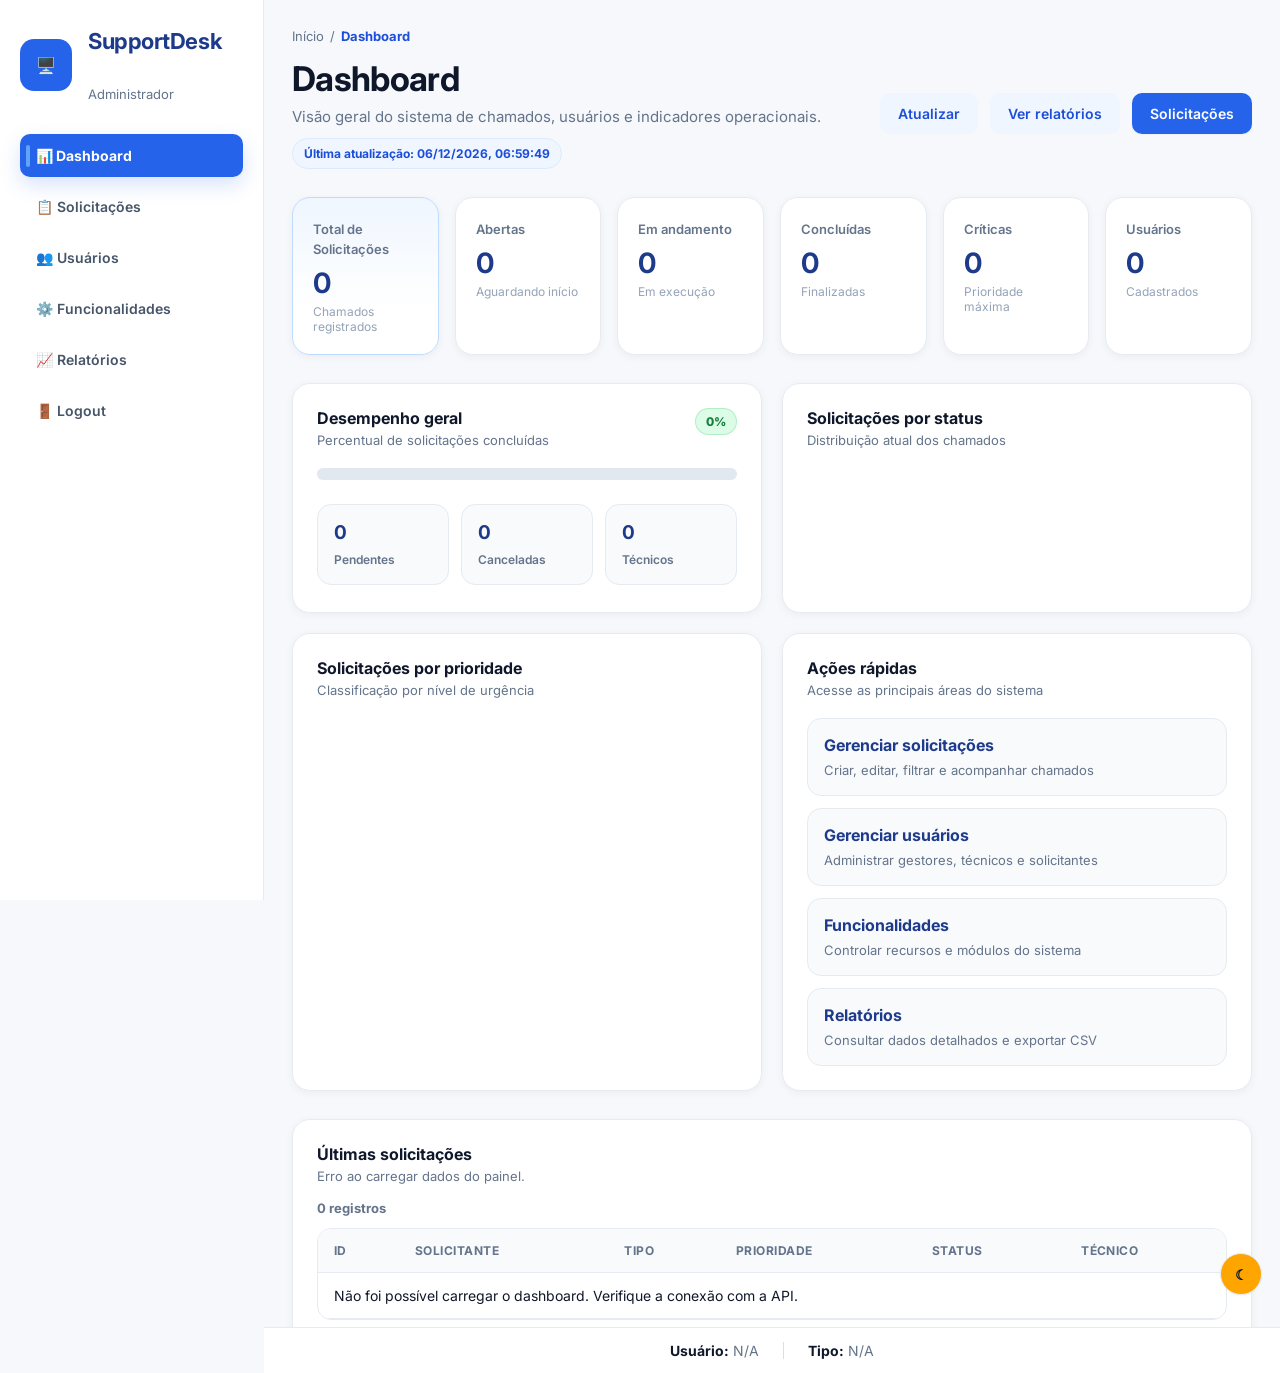
==== commit 2b873f06: "Alteração de endereço Backend" ====
--- a/Dashboard.html
+++ b/Dashboard.html
@@ -5,6 +5,7 @@
     <meta name="viewport" content="width=device-width, initial-scale=1.0">
     <title>Dashboard</title>
     <link rel="stylesheet" href="css/tokens.css">
+    <link rel="stylesheet" href="css/nav.css">
     <link rel="stylesheet" href="css/dashboard.css">
         <link rel="stylesheet" href="css/ui-enhancements.css">
 <link rel="preconnect" href="https://fonts.googleapis.com">
@@ -13,22 +14,50 @@
 <body>
 
 <div class="layout">
+
+    <!-- SIDEBAR (desktop) -->
     <aside class="sidebar">
-        <div class="logo">
-            <h2>SupportDesk</h2>
+      <div class="logo-area">
+        <div class="logo-icon">🖥️</div>
+        <div>
+          <h2 class="l">SupportDesk</h2>
+          <p>Administrador</p>
         </div>
-
-        <nav aria-label="Navegação Principal">
-            <a href="Dashboard.html" class="active">Dashboard</a>
-            <a href="Solicitacoes.html">Solicitações</a>
-            <a href="Gerenciamentos.html">Usuários</a>
-            <a href="Funcionalidades.html">Funcionalidades</a>
-            <a href="Relatorios.html">Relatórios</a>
-            <a href="index.html">Logout</a>
-        </nav>
+      </div>
+      <nav class="menu" aria-label="Navegação Principal">
+          <a href="Dashboard.html" class="active">📊 Dashboard</a>
+          <a href="Solicitacoes.html">📋 Solicitações</a>
+          <a href="Gerenciamentos.html">👥 Usuários</a>
+          <a href="Funcionalidades.html">⚙️ Funcionalidades</a>
+          <a href="Relatorios.html">📈 Relatórios</a>
+          <a href="index.html">🚪 Logout</a>
+      </nav>
     </aside>
 
-    <main class="content">
+    <!-- NAVBAR MOBILE -->
+    <header class="mobile-header">
+      <span class="mobile-brand">SupportDesk</span>
+      <button class="hamburger" id="hamburgerBtn" onclick="toggleMenu()" aria-label="Abrir menu" aria-expanded="false">
+        <span></span>
+        <span></span>
+        <span></span>
+      </button>
+    </header>
+
+    <!-- MENU MOBILE -->
+    <nav class="mobile-menu" id="mobileMenu" aria-label="Navegação móvel">
+          <a href="Dashboard.html" class="active" onclick="closeMobileMenu()">📊 Dashboard</a>
+          <a href="Solicitacoes.html" onclick="closeMobileMenu()">📋 Solicitações</a>
+          <a href="Gerenciamentos.html" onclick="closeMobileMenu()">👥 Usuários</a>
+          <a href="Funcionalidades.html" onclick="closeMobileMenu()">⚙️ Funcionalidades</a>
+          <a href="Relatorios.html" onclick="closeMobileMenu()">📈 Relatórios</a>
+          <a href="index.html" onclick="closeMobileMenu()">🚪 Logout</a>
+    </nav>
+    <!-- OVERLAY -->
+    <div class="mobile-overlay" id="mobileOverlay" onclick="closeMobileMenu()"></div>
+
+
+    <main class="main-content">
         <header class="page-header">
             <div>
                 <h1>Dashboard</h1>
--- a/css/nav.css
+++ b/css/nav.css
@@ -0,0 +1,342 @@
+/* =========================================================================
+   NAV.CSS — Componente único de navegação e layout do SupportDesk
+   -------------------------------------------------------------------------
+   Esta é a ÚNICA fonte de verdade para o "casco" da aplicação:
+   .layout / .sidebar / .menu / .mobile-header / .hamburger / .mobile-menu /
+   .mobile-overlay / .main-content
+
+   Usada por TODAS as telas (Administrador, Técnico, Solicitante e Login),
+   garantindo que todos os perfis compartilhem exatamente a mesma
+   identidade visual, estrutura e comportamento responsivo. A única coisa
+   que muda entre perfis é o conteúdo dos links do menu e o rótulo/ícone
+   de perfil — nunca o componente em si.
+
+   Comportamento responsivo:
+     Desktop (> 980px): sidebar sempre visível, fixa à esquerda.
+     Tablet e Celular (<= 980px): sidebar oculta; barra superior com
+       botão hambúrguer abre o menu como um overlay sobre o conteúdo.
+   ========================================================================= */
+
+* {
+  box-sizing: border-box;
+}
+
+body {
+  font-family: var(--font-sans);
+  background: var(--bg-app);
+  color: var(--text-primary);
+  -webkit-font-smoothing: antialiased;
+}
+
+.layout {
+  display: flex;
+  min-height: 100vh;
+  width: 100%;
+  max-width: 100vw;
+  overflow-x: hidden;
+}
+
+/* ---------------------------------------------------------------------
+   SIDEBAR (desktop) — mesma aparência em todos os perfis
+   --------------------------------------------------------------------- */
+.sidebar {
+  width: 264px;
+  flex-shrink: 0;
+  background: var(--bg-surface);
+  border-right: 1px solid var(--border-color);
+  padding: var(--space-7) var(--space-5);
+  position: fixed;
+  top: 0;
+  left: 0;
+  height: 100vh;
+  overflow-y: auto;
+  z-index: 100;
+}
+
+.sidebar .l {
+  margin-bottom: var(--space-8);
+  font-size: var(--fs-2xl);
+  font-weight: 700;
+  color: var(--brand-900);
+  letter-spacing: -0.02em;
+}
+
+/* Cabeçalho de identidade do perfil (ícone + nome + subtítulo) */
+.logo-area {
+  display: flex;
+  align-items: center;
+  gap: var(--space-4);
+  margin-bottom: var(--space-8);
+}
+
+.logo-area .logo-icon {
+  width: 52px;
+  height: 52px;
+  border-radius: var(--radius-lg);
+  background: var(--brand-600);
+  display: flex;
+  align-items: center;
+  justify-content: center;
+  font-weight: 700;
+  font-size: var(--fs-lg);
+  color: #ffffff;
+  flex-shrink: 0;
+}
+
+.logo-area h2 {
+  font-size: var(--fs-lg);
+  color: var(--brand-900);
+  font-weight: 700;
+}
+
+.logo-area p {
+  color: var(--text-secondary);
+  font-size: var(--fs-sm);
+}
+
+/* Compatibilidade com o antigo cabeçalho simples ".logo" (mantém a mesma
+   aparência do restante do sistema, apenas sem ícone de perfil) */
+.sidebar .logo {
+  margin-bottom: var(--space-8);
+  padding: 0 var(--space-2);
+}
+
+.sidebar .logo h2 {
+  font-size: var(--fs-2xl);
+  font-weight: 700;
+  color: var(--brand-900);
+  letter-spacing: -0.02em;
+}
+
+/* Links do menu (desktop) */
+.sidebar nav,
+.menu {
+  display: flex;
+  flex-direction: column;
+  gap: var(--space-2);
+}
+
+.sidebar nav a,
+.menu a {
+  text-decoration: none;
+  color: var(--slate-600);
+  padding: 13px 16px;
+  border-radius: var(--radius-md);
+  transition: background var(--transition-base), color var(--transition-base);
+  font-size: var(--fs-base);
+  font-weight: 600;
+}
+
+.sidebar nav a:hover,
+.menu a:hover {
+  background: var(--brand-50);
+  color: var(--brand-600);
+}
+
+.sidebar nav a.active,
+.menu a.active {
+  background: var(--brand-600);
+  color: #ffffff;
+  box-shadow: var(--shadow-brand);
+}
+
+a:focus-visible,
+button:focus-visible,
+input:focus-visible,
+select:focus-visible,
+textarea:focus-visible {
+  outline: 2px solid var(--brand-500);
+  outline-offset: 2px;
+}
+
+/* ---------------------------------------------------------------------
+   MOBILE HEADER — barra superior fixa, oculta no desktop
+   --------------------------------------------------------------------- */
+.mobile-header {
+  display: none;
+  position: fixed;
+  top: 0;
+  left: 0;
+  right: 0;
+  height: 60px;
+  background: var(--bg-surface);
+  border-bottom: 1px solid var(--border-color);
+  padding: 0 var(--space-5);
+  align-items: center;
+  justify-content: space-between;
+  z-index: 200;
+  box-shadow: var(--shadow-sm);
+}
+
+.mobile-brand {
+  font-size: var(--fs-lg);
+  font-weight: 700;
+  color: var(--brand-900);
+}
+
+/* Botão hambúrguer — idêntico em todas as telas */
+.hamburger {
+  display: flex;
+  flex-direction: column;
+  justify-content: center;
+  gap: 5px;
+  width: 40px;
+  height: 40px;
+  background: none;
+  border: none;
+  cursor: pointer;
+  padding: var(--space-2);
+  border-radius: var(--radius-sm);
+  transition: background var(--transition-fast);
+  box-shadow: none;
+}
+
+.hamburger:hover {
+  background: var(--slate-100);
+  box-shadow: none;
+}
+
+.hamburger span {
+  display: block;
+  width: 22px;
+  height: 2px;
+  background: var(--slate-700);
+  border-radius: 2px;
+  transition: all var(--transition-base);
+  transform-origin: center;
+}
+
+.hamburger.open span:nth-child(1) { transform: translateY(7px) rotate(45deg); }
+.hamburger.open span:nth-child(2) { opacity: 0; transform: scaleX(0); }
+.hamburger.open span:nth-child(3) { transform: translateY(-7px) rotate(-45deg); }
+
+/* ---------------------------------------------------------------------
+   MOBILE MENU — painel que desliza abaixo da barra superior
+   --------------------------------------------------------------------- */
+.mobile-menu {
+  position: fixed;
+  top: 60px;
+  left: 0;
+  right: 0;
+  background: var(--bg-surface);
+  border-bottom: 1px solid var(--border-color);
+  flex-direction: column;
+  z-index: 199;
+  padding: 0 var(--space-3);
+  gap: var(--space-1);
+  box-shadow: var(--shadow-lg);
+  max-height: 0;
+  overflow: hidden auto;
+  visibility: hidden;
+  transition: max-height var(--transition-base), padding var(--transition-base), visibility var(--transition-base);
+}
+
+.mobile-menu.open {
+  max-height: min(70vh, 420px);
+  padding: var(--space-2) var(--space-3) var(--space-4);
+  visibility: visible;
+}
+
+.mobile-menu a {
+  text-decoration: none;
+  color: var(--slate-600);
+  padding: 13px 16px;
+  border-radius: var(--radius-md);
+  font-size: var(--fs-md);
+  font-weight: 600;
+  transition: background var(--transition-fast), color var(--transition-fast);
+  display: block;
+}
+
+.mobile-menu a:hover {
+  background: var(--brand-50);
+  color: var(--brand-600);
+}
+
+.mobile-menu a.active,
+.mobile-menu a:first-child {
+  background: var(--brand-600);
+  color: #ffffff;
+}
+
+/* Overlay escuro atrás do menu mobile, fecha o menu ao ser clicado */
+.mobile-overlay {
+  position: fixed;
+  inset: 60px 0 0 0;
+  background: rgba(15, 23, 42, 0.4);
+  z-index: 198;
+  backdrop-filter: blur(2px);
+  opacity: 0;
+  visibility: hidden;
+  transition: opacity var(--transition-base), visibility var(--transition-base);
+}
+
+.mobile-overlay.active {
+  opacity: 1;
+  visibility: visible;
+}
+
+/* ---------------------------------------------------------------------
+   CONTEÚDO PRINCIPAL — mesmo comportamento em todas as telas
+   --------------------------------------------------------------------- */
+.main-content {
+  flex: 1;
+  min-width: 0;
+  margin-left: 264px;
+  width: calc(100% - 264px);
+  padding: var(--space-7);
+}
+
+/* =========================================================================
+   RESPONSIVO — TABLET E CELULAR
+   A partir de 980px a sidebar de desktop desaparece e o cabeçalho/menu
+   mobile assumem a navegação (idêntico em toda a aplicação).
+   ========================================================================= */
+@media (max-width: 980px) {
+  .sidebar {
+    display: none;
+  }
+
+  .mobile-header {
+    display: flex;
+  }
+
+  .mobile-menu {
+    display: flex;
+  }
+
+  .main-content {
+    width: 100%;
+    margin-left: 0;
+    padding: var(--space-5);
+    padding-top: 80px;
+  }
+}
+
+@media (max-width: 576px) {
+  .main-content {
+    padding: var(--space-4);
+    padding-top: 75px;
+  }
+}
+
+/* Nunca permitir rolagem horizontal na página inteira */
+html, body {
+  max-width: 100%;
+  overflow-x: hidden;
+}
+
+@media print {
+  .sidebar,
+  .mobile-header,
+  .mobile-menu,
+  .mobile-overlay {
+    display: none !important;
+  }
+
+  .main-content {
+    margin-left: 0 !important;
+    width: 100% !important;
+    padding: 0 !important;
+  }
+}
--- a/css/dashboard.css
+++ b/css/dashboard.css
@@ -15,54 +15,7 @@
   -webkit-font-smoothing: antialiased;
 }
 
-.layout {
-  display: flex;
-  min-height: 100vh;
-}
-
-.sidebar {
-  width: 260px;
-  flex-shrink: 0;
-  background: var(--brand-900);
-  padding: var(--space-7) var(--space-5);
-  color: #ffffff;
-}
-
-.logo h2 {
-  margin-bottom: var(--space-8);
-  font-size: var(--fs-2xl);
-  font-weight: 700;
-  letter-spacing: -0.02em;
-  padding: 0 var(--space-2);
-}
-
-.sidebar nav {
-  display: flex;
-  flex-direction: column;
-  gap: var(--space-2);
-}
-
-.sidebar nav a {
-  color: rgba(255, 255, 255, 0.72);
-  text-decoration: none;
-  padding: 13px 14px;
-  border-radius: var(--radius-md);
-  transition: background var(--transition-base), color var(--transition-base);
-  font-weight: 500;
-  font-size: var(--fs-base);
-}
-
-.sidebar nav a:hover,
-.sidebar nav a.active {
-  background: rgba(255, 255, 255, 0.14);
-  color: #ffffff;
-}
-
-.content {
-  flex: 1;
-  padding: var(--space-8);
-  min-width: 0;
-}
+/* Layout / sidebar / conteúdo agora definidos em nav.css (componente único) */
 
 .page-header {
   display: flex;
@@ -415,10 +368,6 @@
 }
 
 @media (max-width: 768px) {
-  .layout { flex-direction: column; }
-  .sidebar { width: 100%; padding: var(--space-5); }
-  .sidebar nav { flex-direction: row; overflow-x: auto; }
-  .content { padding: var(--space-5); }
   .metrics-grid { grid-template-columns: repeat(2, 1fr); }
   .bar-row { grid-template-columns: 110px 1fr 36px; }
   .usuario-box { position: static; margin: var(--space-4); flex-direction: column; }
--- a/css/ui-enhancements.css
+++ b/css/ui-enhancements.css
@@ -278,7 +278,7 @@
 .sd-icon-button,
 .sd-copy-button {
   border: 1px solid var(--border-color) !important;
-  background: var(--bg-surface) !important;
+  background: orange !important;
   color: var(--text-primary) !important;
   border-radius: 999px !important;
   box-shadow: var(--shadow-xs);
